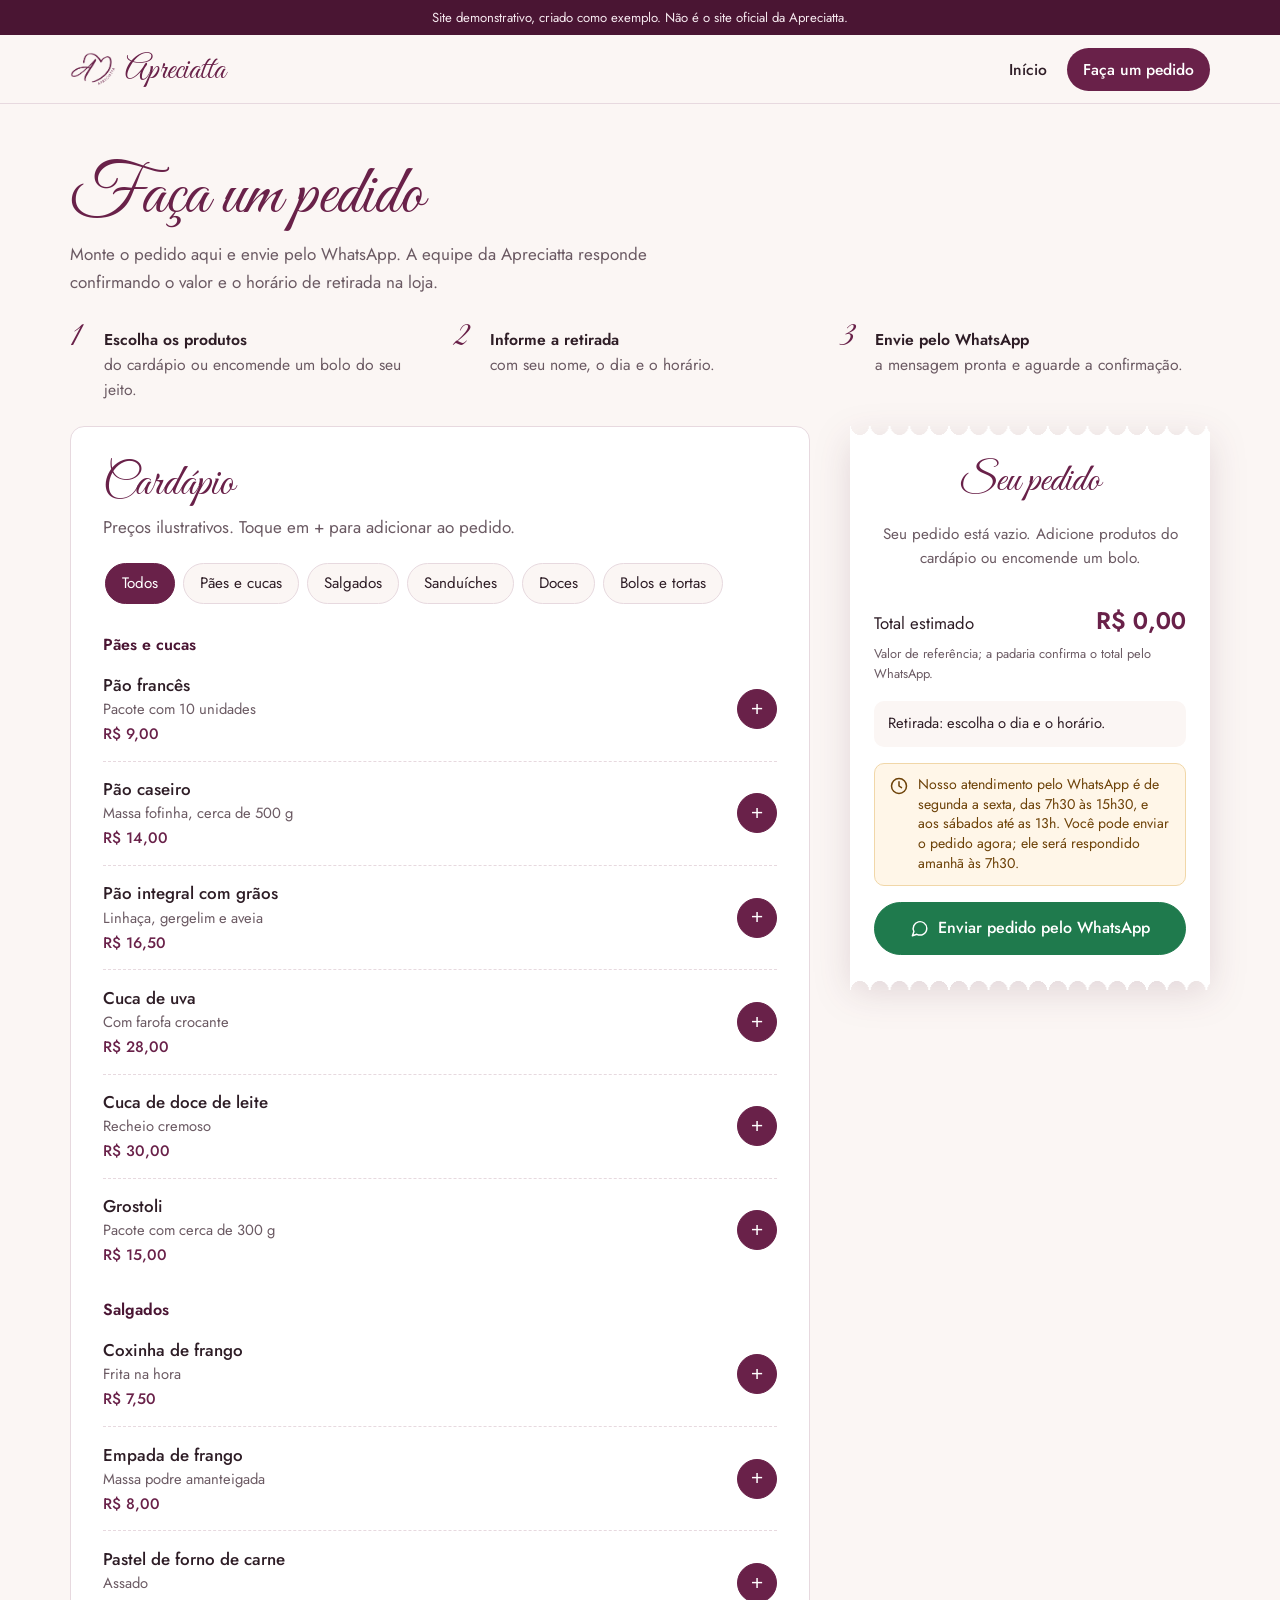
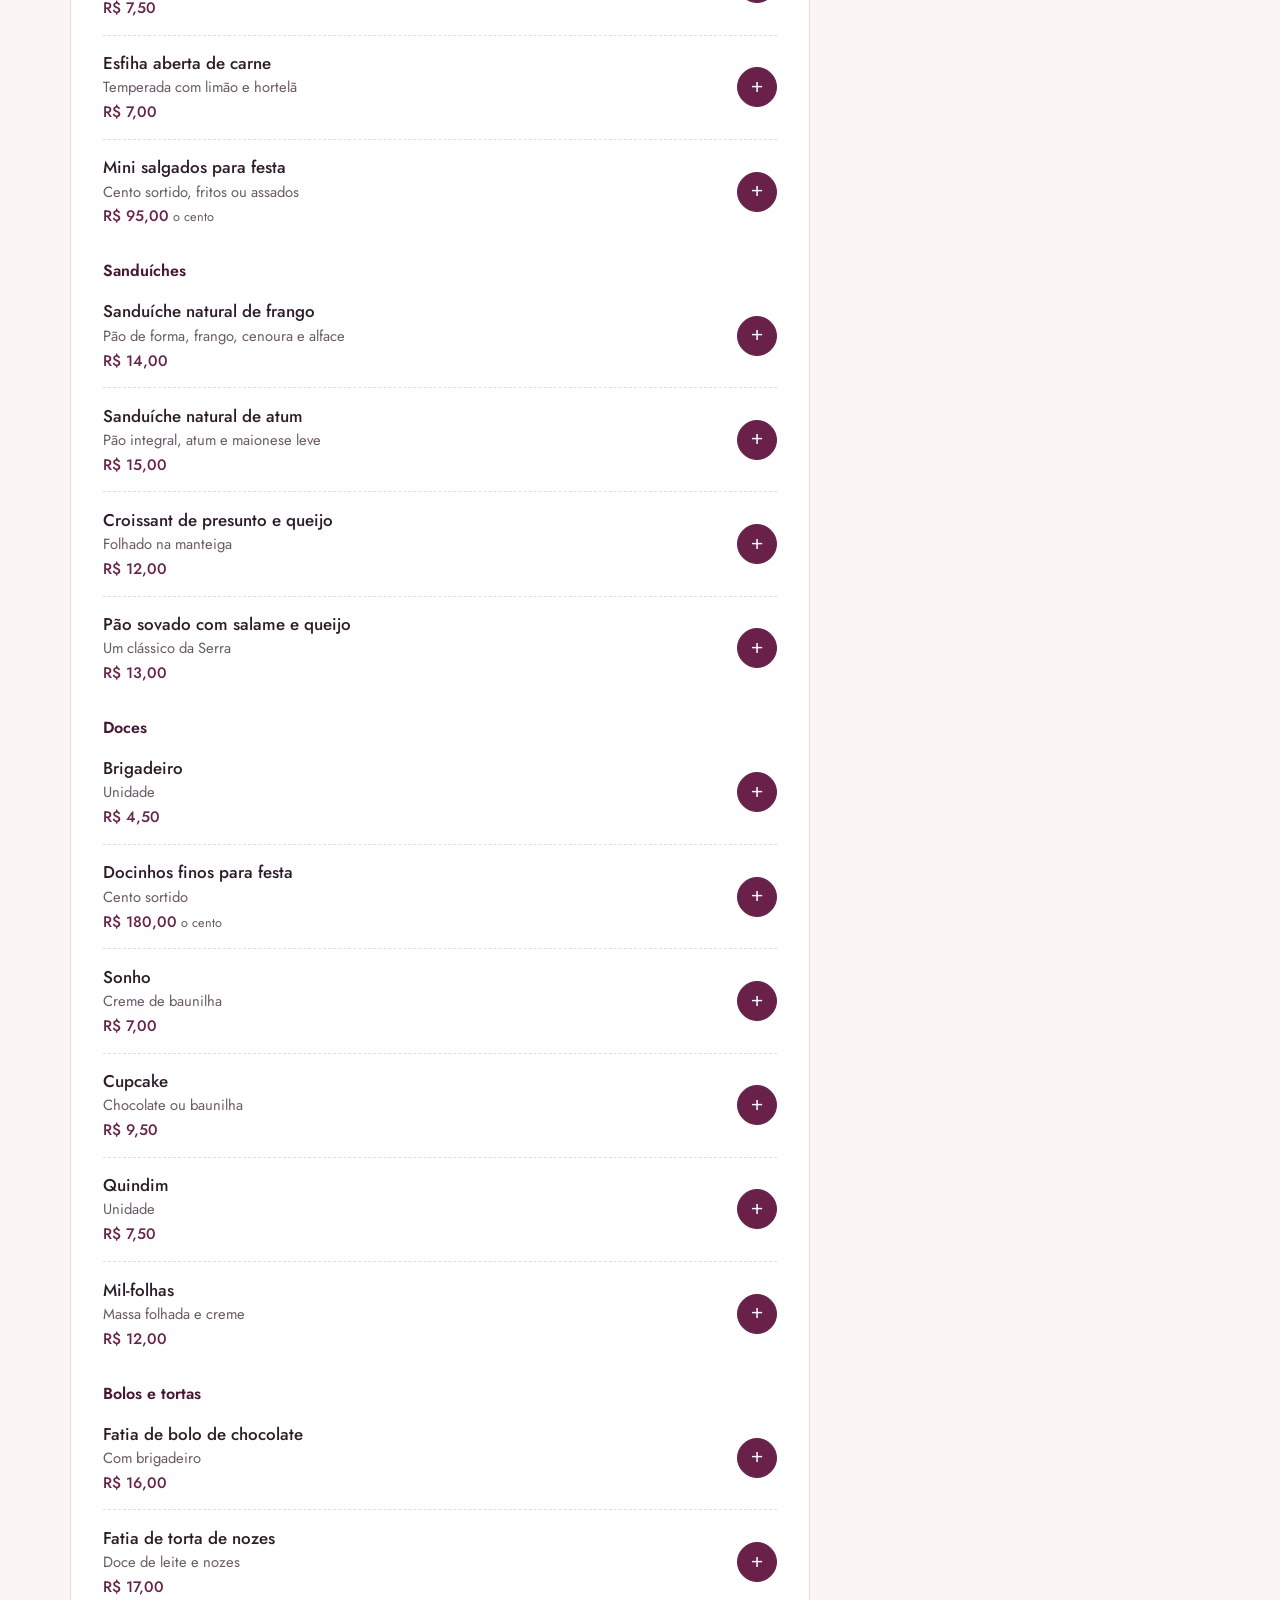
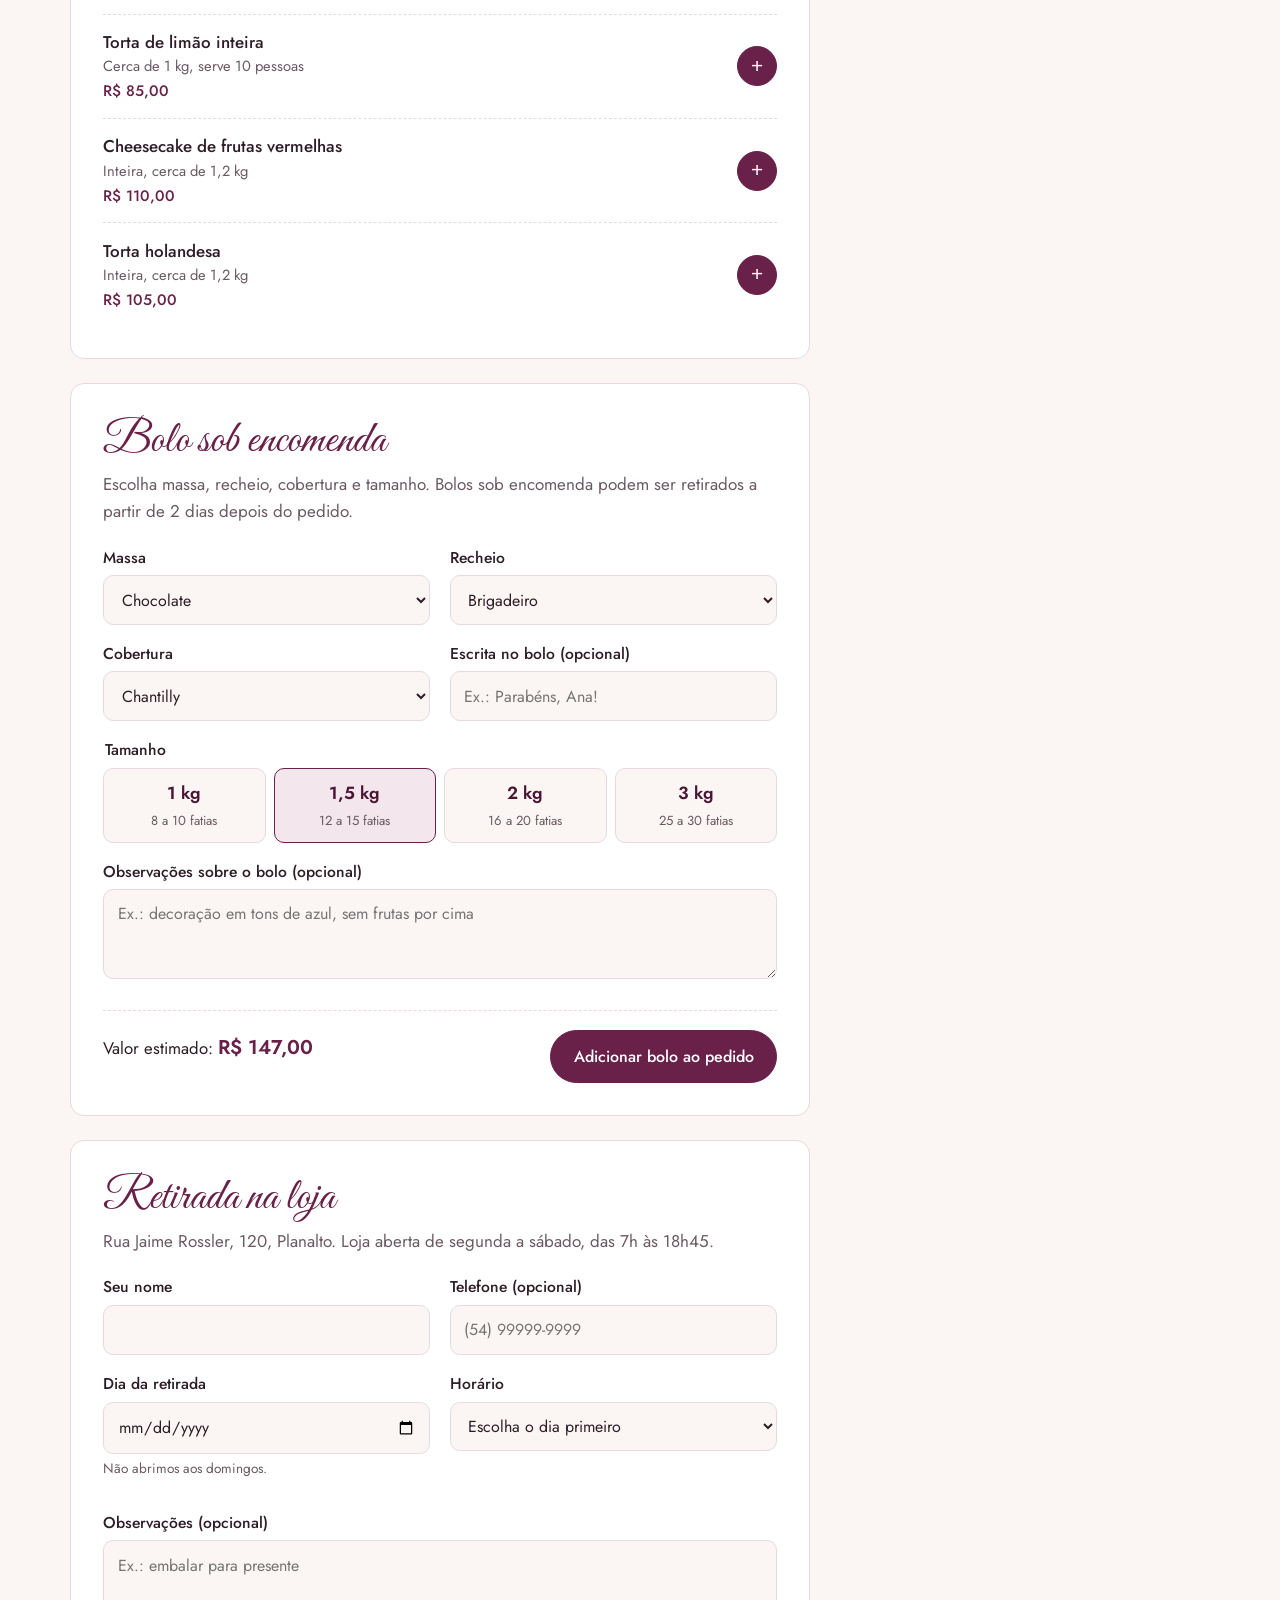
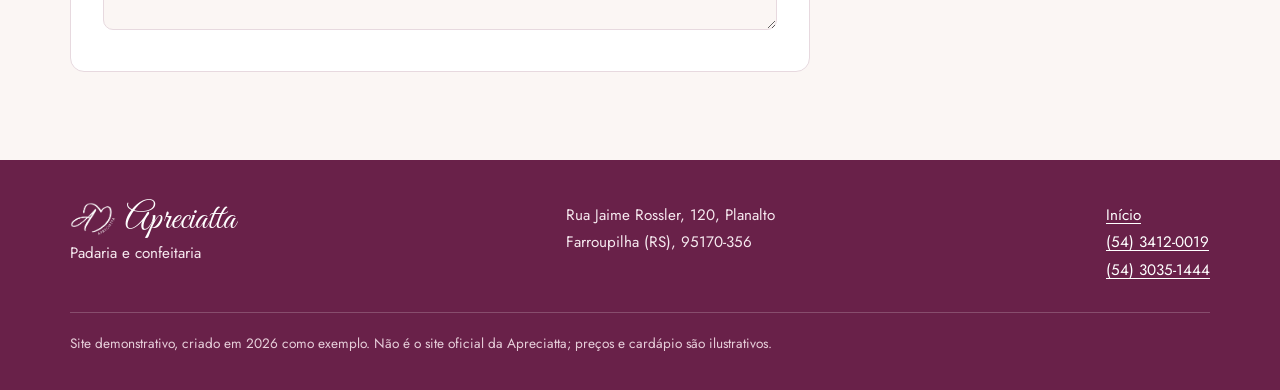
==== pedido.html @ ac873bd8 "Cria site demonstrativo da Apreciatta com abas Início e Faça um pedido Páginas estáticas responsivas" ====
<!DOCTYPE html>
<html lang="pt-BR">
<head>
  <meta charset="utf-8">
  <meta name="viewport" content="width=device-width, initial-scale=1, viewport-fit=cover">
  <title>Faça um pedido · Apreciatta (site demonstrativo)</title>
  <meta name="description" content="Monte seu pedido de pães, doces, salgados e bolos sob encomenda e envie pelo WhatsApp da Apreciatta. Retirada na loja.">
  <meta name="theme-color" content="#692149">
  <link rel="icon" href="favicon.png" type="image/png">
  <link rel="apple-touch-icon" href="img/apple-touch-icon.png">
  <link rel="stylesheet" href="css/estilo.css">
  <script src="js/comum.js" defer></script>
  <script src="js/pedido.js" defer></script>
</head>
<body>
  <a class="pular" href="#conteudo">Pular para o conteúdo</a>

  <div class="aviso-demo" role="note">Site demonstrativo, criado como exemplo. Não é o site oficial da Apreciatta.</div>

  <header class="cabecalho">
    <div class="recipiente">
      <a class="marca" href="./" aria-label="Apreciatta, página inicial">
        <img src="img/logo-bordo.png" alt="" width="425" height="309">
        <span>Apreciatta</span>
      </a>
      <nav aria-label="Principal">
        <ul class="abas">
          <li><a href="./">Início</a></li>
          <li><a href="pedido.html" aria-current="page">Faça um pedido</a></li>
        </ul>
      </nav>
    </div>
  </header>

  <main id="conteudo">
    <section class="pedido-topo">
      <div class="recipiente">
        <h1 class="titulo">Faça um pedido</h1>
        <p class="intro texto-suave">Monte o pedido aqui e envie pelo WhatsApp. A equipe da Apreciatta responde confirmando o valor e o horário de retirada na loja.</p>
        <ol class="passos">
          <li><span><strong>Escolha os produtos</strong>do cardápio ou encomende um bolo do seu jeito.</span></li>
          <li><span><strong>Informe a retirada</strong>com seu nome, o dia e o horário.</span></li>
          <li><span><strong>Envie pelo WhatsApp</strong>a mensagem pronta e aguarde a confirmação.</span></li>
        </ol>
      </div>
    </section>

    <section class="pedido-corpo">
      <div class="recipiente">
        <div>
          <!-- Cardápio -->
          <section class="bloco" id="cardapio" aria-labelledby="titulo-cardapio">
            <h2 id="titulo-cardapio">Cardápio</h2>
            <p class="texto-suave">Preços ilustrativos. Toque em + para adicionar ao pedido.</p>
            <div class="filtros" role="group" aria-label="Filtrar cardápio por categoria" id="filtros"></div>
            <div id="lista-cardapio"></div>
          </section>

          <!-- Bolo sob encomenda -->
          <section class="bloco" id="bolo" aria-labelledby="titulo-bolo">
            <h2 id="titulo-bolo">Bolo sob encomenda</h2>
            <p class="texto-suave">Escolha massa, recheio, cobertura e tamanho. Bolos sob encomenda podem ser retirados a partir de 2 dias depois do pedido.</p>
            <form id="form-bolo" novalidate>
              <div class="campos">
                <div class="campo">
                  <label for="bolo-massa">Massa</label>
                  <select id="bolo-massa" required>
                    <option>Chocolate</option>
                    <option>Baunilha</option>
                    <option>Nozes</option>
                    <option>Red velvet</option>
                    <option>Pão de ló de laranja</option>
                  </select>
                </div>
                <div class="campo">
                  <label for="bolo-recheio">Recheio</label>
                  <select id="bolo-recheio" required>
                    <option>Brigadeiro</option>
                    <option>Doce de leite com nozes</option>
                    <option>Ninho com morango</option>
                    <option>Frutas vermelhas</option>
                    <option>Abacaxi com coco</option>
                    <option>Mousse de maracujá</option>
                  </select>
                </div>
                <div class="campo">
                  <label for="bolo-cobertura">Cobertura</label>
                  <select id="bolo-cobertura" required>
                    <option>Chantilly</option>
                    <option>Ganache de chocolate</option>
                    <option>Chocolate branco</option>
                    <option>Merengue maçaricado</option>
                    <option>Nozes caramelizadas</option>
                  </select>
                </div>
                <div class="campo">
                  <label for="bolo-mensagem">Escrita no bolo (opcional)</label>
                  <input id="bolo-mensagem" type="text" maxlength="40" placeholder="Ex.: Parabéns, Ana!">
                </div>
                <fieldset class="campo inteiro">
                  <legend>Tamanho</legend>
                  <div class="opcoes-tamanho" id="bolo-tamanhos"></div>
                </fieldset>
                <div class="campo inteiro">
                  <label for="bolo-obs">Observações sobre o bolo (opcional)</label>
                  <textarea id="bolo-obs" maxlength="300" placeholder="Ex.: decoração em tons de azul, sem frutas por cima"></textarea>
                </div>
              </div>
              <div class="bolo-rodape">
                <p class="valor" aria-live="polite">Valor estimado: <strong id="bolo-valor">R$ 0,00</strong></p>
                <button type="submit" class="botao">Adicionar bolo ao pedido</button>
              </div>
            </form>
          </section>

          <!-- Retirada -->
          <section class="bloco" id="retirada" aria-labelledby="titulo-retirada">
            <h2 id="titulo-retirada">Retirada na loja</h2>
            <p class="texto-suave">Rua Jaime Rossler, 120, Planalto. Loja aberta de segunda a sábado, das 7h às 18h45.</p>
            <form id="form-retirada" novalidate>
              <div class="campos">
                <div class="campo">
                  <label for="nome">Seu nome</label>
                  <input id="nome" type="text" autocomplete="name" required aria-describedby="erro-nome">
                  <p class="erro" id="erro-nome"></p>
                </div>
                <div class="campo">
                  <label for="telefone">Telefone (opcional)</label>
                  <input id="telefone" type="tel" autocomplete="tel" inputmode="tel" placeholder="(54) 99999-9999">
                </div>
                <div class="campo">
                  <label for="data">Dia da retirada</label>
                  <input id="data" type="date" required aria-describedby="ajuda-data erro-data">
                  <p class="ajuda" id="ajuda-data">Não abrimos aos domingos.</p>
                  <p class="erro" id="erro-data"></p>
                </div>
                <div class="campo">
                  <label for="hora">Horário</label>
                  <select id="hora" required aria-describedby="erro-hora">
                    <option value="">Escolha o dia primeiro</option>
                  </select>
                  <p class="erro" id="erro-hora"></p>
                </div>
                <div class="campo inteiro">
                  <label for="observacoes">Observações (opcional)</label>
                  <textarea id="observacoes" maxlength="400" placeholder="Ex.: embalar para presente"></textarea>
                </div>
              </div>
            </form>
          </section>
        </div>

        <!-- Resumo -->
        <aside class="resumo-coluna" id="resumo" aria-labelledby="titulo-resumo">
          <div class="resumo-sombra">
            <div class="resumo">
              <h2 id="titulo-resumo">Seu pedido</h2>
              <p class="vazio" id="resumo-vazio">Seu pedido está vazio. Adicione produtos do cardápio ou encomende um bolo.</p>
              <ul id="resumo-lista"></ul>
              <div class="total"><span>Total estimado</span><strong id="resumo-total" aria-live="polite">R$ 0,00</strong></div>
              <p class="obs-preco">Valor de referência; a padaria confirma o total pelo WhatsApp.</p>
              <div class="retirada-info" id="resumo-retirada">Retirada: escolha o dia e o horário.</div>
              <div class="aviso-horario" id="aviso-horario" hidden>
                <svg viewBox="0 0 24 24" fill="none" stroke="currentColor" stroke-width="1.8" stroke-linecap="round" stroke-linejoin="round" aria-hidden="true"><circle cx="12" cy="12" r="9"/><path d="M12 7v5l3 2"/></svg>
                <span id="aviso-horario-texto"></span>
              </div>
              <button type="button" class="botao whats" id="enviar">
                <svg viewBox="0 0 24 24" fill="none" stroke="currentColor" stroke-width="1.8" stroke-linecap="round" stroke-linejoin="round" aria-hidden="true"><path d="M21 11.5a8.5 8.5 0 0 1-12.4 7.6L3 21l1.9-5.4A8.5 8.5 0 1 1 21 11.5Z"/></svg>
                Enviar pedido pelo WhatsApp
              </button>
              <p class="erro erro-geral" id="erro-geral" role="alert"></p>
            </div>
          </div>
        </aside>
      </div>
    </section>
  </main>

  <div class="barra-pedido" id="barra-pedido">
    <div class="info"><span id="barra-qtd">0 itens</span><strong id="barra-total">R$ 0,00</strong></div>
    <a href="#resumo">Revisar e enviar</a>
  </div>

  <footer class="rodape">
    <div class="recipiente">
      <div>
        <a class="marca" href="./"><img src="img/logo-branco.png" alt="" width="425" height="309"><span>Apreciatta</span></a>
        <p>Padaria e confeitaria</p>
      </div>
      <div>
        <p>Rua Jaime Rossler, 120, Planalto</p>
        <p>Farroupilha (RS), 95170-356</p>
      </div>
      <div>
        <p><a href="./">Início</a></p>
        <p><a href="tel:+555434120019">(54) 3412-0019</a></p>
        <p><a href="tel:+555430351444">(54) 3035-1444</a></p>
      </div>
      <p class="demo">Site demonstrativo, criado em <span id="ano">2026</span> como exemplo. Não é o site oficial da Apreciatta; preços e cardápio são ilustrativos.</p>
    </div>
  </footer>

  <dialog class="confirmar" id="confirmar" aria-labelledby="confirmar-titulo">
    <h2 id="confirmar-titulo">Fora do horário de atendimento</h2>
    <p id="confirmar-texto"></p>
    <div class="acoes">
      <button type="button" class="botao secundario" data-acao="voltar">Voltar</button>
      <button type="button" class="botao whats" data-acao="enviar">Enviar mesmo assim</button>
    </div>
  </dialog>

  <div class="toast" id="toast" role="status" aria-live="polite"></div>
</body>
</html>
---- css/estilo.css ----
/* Apreciatta — site demonstrativo */
@font-face { font-family: "Great Vibes"; font-weight: 400; font-display: swap; src: url("../fontes/great-vibes-latin-400-normal.woff2") format("woff2"); }
@font-face { font-family: "Jost"; font-weight: 400; font-display: swap; src: url("../fontes/jost-latin-400-normal.woff2") format("woff2"); }
@font-face { font-family: "Jost"; font-weight: 500; font-display: swap; src: url("../fontes/jost-latin-500-normal.woff2") format("woff2"); }
@font-face { font-family: "Jost"; font-weight: 600; font-display: swap; src: url("../fontes/jost-latin-600-normal.woff2") format("woff2"); }

:root {
  --bordo: #692149;
  --bordo-escuro: #4a1533;
  --bordo-claro: #f3e6ec;
  --porcelana: #fbf6f4;
  --branco: #ffffff;
  --tinta: #2e1d26;
  --tinta-suave: #6b5a63;
  --linha: #e7d9df;
  --verde: #2f7a4f;
  --ambar: #9a5b12;

  --script: "Great Vibes", "Brush Script MT", cursive;
  --texto: "Jost", "Segoe UI", system-ui, sans-serif;

  --largura: 1140px;
  --raio: 14px;
  --sombra: 0 10px 30px -18px rgba(74, 21, 51, 0.45);
}

*, *::before, *::after { box-sizing: border-box; }

html { scroll-behavior: smooth; -webkit-text-size-adjust: 100%; }
[id] { scroll-margin-top: 90px; }
@media (prefers-reduced-motion: reduce) {
  html { scroll-behavior: auto; }
  *, *::before, *::after { transition: none !important; animation: none !important; }
}

body {
  margin: 0;
  font-family: var(--texto);
  font-size: 1.0625rem;
  line-height: 1.6;
  color: var(--tinta);
  background: var(--porcelana);
}

img { max-width: 100%; height: auto; display: block; }
a { color: var(--bordo); text-underline-offset: 3px; }
a:hover { color: var(--bordo-escuro); }

:focus-visible {
  outline: 3px solid var(--bordo);
  outline-offset: 3px;
  border-radius: 6px;
}

.pular {
  position: absolute; left: -999px; top: 0;
  background: var(--bordo); color: #fff; padding: .6rem 1rem; z-index: 100;
}
.pular:focus { left: 1rem; top: 1rem; color: #fff; }

.recipiente { width: min(var(--largura), 100% - 2.5rem); margin-inline: auto; }

h1, h2, h3 { line-height: 1.15; margin: 0 0 .5em; }
h1.titulo, h2.titulo {
  font-family: var(--script);
  font-weight: 400;
  font-size: clamp(2.6rem, 6vw, 3.6rem);
  color: var(--bordo);
  line-height: 1.05;
  margin-bottom: .35em;
}
h3 { font-size: 1.2rem; font-weight: 600; }
p { margin: 0 0 1em; }
.texto-suave { color: var(--tinta-suave); }

/* ---------- aviso demonstrativo ---------- */
.aviso-demo {
  background: var(--bordo-escuro);
  color: #f6e9ef;
  font-size: .82rem;
  text-align: center;
  padding: .45rem 1rem;
}

/* ---------- cabeçalho ---------- */
.cabecalho {
  position: sticky; top: 0; z-index: 40;
  background: rgba(251, 246, 244, .94);
  backdrop-filter: saturate(140%) blur(8px);
  -webkit-backdrop-filter: saturate(140%) blur(8px);
  border-bottom: 1px solid var(--linha);
}
.cabecalho .recipiente {
  display: flex; align-items: center; justify-content: space-between;
  gap: 1rem; min-height: 68px;
}
.marca {
  display: flex; align-items: center; gap: .55rem;
  text-decoration: none; color: var(--bordo);
}
.marca img { width: 46px; height: auto; }
.marca span {
  font-family: var(--script); font-size: 2rem; line-height: 1;
  padding-top: .2rem;
}

.abas { display: flex; gap: .25rem; padding: 0; margin: 0; list-style: none; }
.abas a {
  display: block; text-decoration: none; color: var(--tinta);
  font-weight: 500; font-size: .98rem;
  padding: .55rem 1rem; border-radius: 999px;
  white-space: nowrap;
}
.abas a:hover { background: var(--bordo-claro); color: var(--bordo-escuro); }
.abas a[aria-current="page"] { background: var(--bordo); color: #fff; }

@media (max-width: 420px) {
  .marca span { font-size: 1.6rem; }
  .marca img { width: 38px; }
  .abas a { padding: .5rem .75rem; font-size: .92rem; }
}

/* ---------- botões ---------- */
.botao {
  display: inline-flex; align-items: center; justify-content: center; gap: .5rem;
  font: inherit; font-weight: 500; font-size: 1rem;
  padding: .8rem 1.4rem; border-radius: 999px;
  border: 1.5px solid var(--bordo);
  background: var(--bordo); color: #fff;
  text-decoration: none; cursor: pointer;
  transition: background .15s, color .15s;
}
.botao:hover { background: var(--bordo-escuro); border-color: var(--bordo-escuro); color: #fff; }
.botao.secundario { background: transparent; color: var(--bordo); }
.botao.secundario:hover { background: var(--bordo-claro); color: var(--bordo-escuro); }
.botao svg { width: 1.2em; height: 1.2em; flex: none; }
.botao[disabled] { opacity: .5; cursor: not-allowed; }

/* ---------- situação aberta/fechada ---------- */
.situacao {
  display: inline-flex; align-items: center; gap: .5rem;
  font-size: .95rem; color: var(--tinta-suave);
}
.situacao::before {
  content: ""; width: .6rem; height: .6rem; border-radius: 50%;
  background: var(--tinta-suave);
}
.situacao.aberta { color: var(--verde); }
.situacao.aberta::before { background: var(--verde); box-shadow: 0 0 0 4px rgba(47, 122, 79, .15); }
.situacao.fechada { color: var(--ambar); }
.situacao.fechada::before { background: var(--ambar); }

/* ---------- renda de papel (elemento de assinatura) ---------- */
.renda { position: relative; }
.renda::after {
  content: ""; position: absolute; left: 0; right: 0; bottom: -1px; height: 26px;
  background:
    radial-gradient(circle at 50% 100%, var(--porcelana) 10px, transparent 10.5px) 0 100% / 22px 11px repeat-x,
    radial-gradient(circle, var(--porcelana) 2.2px, transparent 2.7px) 0 0 / 22px 14px repeat-x;
  pointer-events: none;
}

/* ---------- capa ---------- */
.capa { padding: clamp(1.5rem, 4vw, 3.5rem) 0 clamp(2.5rem, 5vw, 4.5rem); }
.capa .recipiente {
  display: grid; grid-template-columns: 1fr 1.15fr; gap: clamp(1.5rem, 4vw, 4rem);
  align-items: center;
}
.capa h1 {
  font-family: var(--script); font-weight: 400;
  font-size: clamp(4.2rem, 11vw, 7.5rem);
  color: var(--bordo); line-height: .9; margin: 0;
}
.capa .subtitulo {
  font-size: clamp(1rem, 2vw, 1.15rem); letter-spacing: .18em;
  color: var(--bordo-escuro); margin: .4rem 0 1.4rem .3rem;
}
.capa .chamada { font-size: 1.2rem; max-width: 30ch; margin-bottom: 1.2rem; }
.capa .acoes { display: flex; flex-wrap: wrap; gap: .75rem; margin-top: 1.6rem; }
.capa figure { margin: 0; border-radius: var(--raio) var(--raio) 0 0; overflow: hidden; }
.capa figure img { width: 100%; aspect-ratio: 6 / 5; object-fit: cover; }

@media (max-width: 820px) {
  .capa { padding-top: 0; }
  .capa .recipiente { grid-template-columns: 1fr; width: 100%; }
  .capa figure { order: -1; border-radius: 0; }
  .capa figure img { aspect-ratio: 4 / 3; }
  .capa .texto { width: min(var(--largura), 100% - 2.5rem); margin-inline: auto; }
}

/* ---------- seções ---------- */
.secao { padding: clamp(3rem, 7vw, 5.5rem) 0; }
.secao.branca { background: var(--branco); }
.secao.branca .renda::after,
.secao.branca.renda::after { --porcelana: var(--branco); }

/* história */
.historia .recipiente {
  display: grid; grid-template-columns: .95fr 1.05fr; gap: clamp(1.5rem, 5vw, 4.5rem);
  align-items: center;
}
.historia figure { margin: 0; }
.historia figure img { border-radius: var(--raio); aspect-ratio: 3 / 2; object-fit: cover; box-shadow: var(--sombra); }
.historia figcaption { font-size: .9rem; color: var(--tinta-suave); margin-top: .6rem; }
.historia .texto { max-width: 34rem; }
.assinatura {
  font-family: var(--script); font-size: 2.2rem; color: var(--bordo); margin: .2rem 0 0;
}
@media (max-width: 820px) {
  .historia .recipiente { grid-template-columns: 1fr; }
}

/* vitrine */
.vitrine .recipiente {
  display: grid; grid-template-columns: 1fr 1fr; gap: clamp(1.5rem, 5vw, 4rem); align-items: start;
}
.vitrine .foto img { border-radius: var(--raio); box-shadow: var(--sombra); width: 100%; aspect-ratio: 1; object-fit: cover; }
.categorias { list-style: none; margin: 1.2rem 0 1.8rem; padding: 0; }
.categorias li {
  display: grid; grid-template-columns: 1fr auto; gap: .2rem 1rem;
  padding: 1rem 0; border-bottom: 1px dashed var(--linha);
}
.categorias li:first-child { border-top: 1px dashed var(--linha); }
.categorias h3 { margin: 0; font-size: 1.12rem; color: var(--bordo-escuro); }
.categorias p { grid-column: 1 / -1; margin: 0; color: var(--tinta-suave); font-size: .98rem; }
@media (max-width: 820px) {
  .vitrine .recipiente { grid-template-columns: 1fr; }
}

/* galeria */
.galeria-grade {
  display: grid; gap: .75rem;
  grid-template-columns: repeat(6, 1fr);
  grid-auto-rows: 150px;
}
.galeria-grade button {
  padding: 0; border: 0; background: none; cursor: zoom-in;
  border-radius: 10px; overflow: hidden;
}
.galeria-grade img { width: 100%; height: 100%; object-fit: cover; transition: transform .4s; }
.galeria-grade button:hover img { transform: scale(1.03); }
.galeria-grade .g1 { grid-column: span 3; grid-row: span 2; }
.galeria-grade .g2 { grid-column: span 3; grid-row: span 2; }
.galeria-grade .g3 { grid-column: span 2; grid-row: span 2; }
.galeria-grade .g4 { grid-column: span 2; grid-row: span 2; }
.galeria-grade .g5 { grid-column: span 2; grid-row: span 2; }
@media (max-width: 700px) {
  .galeria-grade {
    display: flex; overflow-x: auto; scroll-snap-type: x mandatory;
    margin-inline: -1.25rem; padding: 0 1.25rem .5rem; gap: .6rem;
  }
  .galeria-grade button { flex: 0 0 78%; height: 300px; scroll-snap-align: center; }
}
.dica-rolar { display: none; font-size: .9rem; color: var(--tinta-suave); margin-top: .4rem; }
@media (max-width: 700px) { .dica-rolar { display: block; } }

dialog.ampliar {
  border: 0; padding: 0; background: transparent; max-width: min(1100px, 94vw); max-height: 92vh;
}
dialog.ampliar::backdrop { background: rgba(46, 29, 38, .85); }
dialog.ampliar img { max-height: 84vh; width: auto; margin: 0 auto; border-radius: 10px; }
dialog.ampliar p { color: #fff; text-align: center; margin: .6rem 0 0; }
dialog.ampliar .fechar {
  position: absolute; top: .5rem; right: .5rem;
  width: 44px; height: 44px; border-radius: 50%; border: 0;
  background: rgba(255, 255, 255, .92); color: var(--bordo-escuro);
  font-size: 1.6rem; line-height: 1; cursor: pointer;
}

/* visite */
.visite .recipiente {
  display: grid; grid-template-columns: 1fr 1.2fr; gap: clamp(1.5rem, 5vw, 4rem);
}
.horarios { width: 100%; border-collapse: collapse; margin: .4rem 0 1.6rem; }
.horarios caption { text-align: left; font-weight: 600; color: var(--bordo-escuro); padding-bottom: .3rem; }
.horarios th, .horarios td { text-align: left; padding: .45rem 0; border-bottom: 1px solid var(--linha); font-weight: 400; }
.horarios td { text-align: right; }
.horarios tr.hoje th, .horarios tr.hoje td { font-weight: 600; color: var(--bordo); }
.contatos { list-style: none; padding: 0; margin: 0 0 1.4rem; display: grid; gap: .6rem; }
.contatos a {
  display: flex; align-items: center; gap: .7rem; text-decoration: none;
  color: var(--tinta); padding: .2rem 0;
}
.contatos a:hover { color: var(--bordo); }
.contatos svg { width: 22px; height: 22px; color: var(--bordo); flex: none; }
.contatos small { color: var(--tinta-suave); display: block; line-height: 1.3; }
.mapa {
  border-radius: var(--raio); overflow: hidden; border: 1px solid var(--linha);
  background: var(--bordo-claro); min-height: 360px; height: 100%;
}
.mapa iframe { width: 100%; height: 100%; min-height: 360px; border: 0; display: block; }
.endereco { font-style: normal; margin-bottom: 1rem; }
@media (max-width: 820px) {
  .visite .recipiente { grid-template-columns: 1fr; }
  .mapa, .mapa iframe { min-height: 300px; }
}

/* ---------- rodapé ---------- */
.rodape {
  background: var(--bordo); color: #f6e9ef; padding: 2.5rem 0 calc(2rem + env(safe-area-inset-bottom));
  font-size: .95rem;
}
.rodape .recipiente { display: flex; flex-wrap: wrap; gap: 1.5rem 3rem; justify-content: space-between; align-items: flex-start; }
.rodape a { color: #fff; }
.rodape .marca { color: #fff; }
.rodape .marca span { font-size: 2.2rem; }
.rodape p { margin: .2rem 0; }
.rodape .demo { flex-basis: 100%; border-top: 1px solid rgba(255,255,255,.2); padding-top: 1.2rem; font-size: .85rem; color: #e7cfda; }

/* ============ página de pedido ============ */
.pedido-topo { padding: clamp(2rem, 5vw, 3.5rem) 0 1.5rem; }
.pedido-topo .titulo { font-size: clamp(3rem, 8vw, 4.4rem); margin-bottom: .1em; }
.pedido-topo .intro { max-width: 60ch; }
.passos {
  list-style: none; padding: 0; margin: 1.5rem 0 0;
  display: grid; grid-template-columns: repeat(3, 1fr); gap: 1rem;
  counter-reset: passo;
}
.passos li {
  counter-increment: passo; display: flex; gap: .75rem; align-items: baseline;
  font-size: .98rem; color: var(--tinta-suave);
}
.passos li::before {
  content: counter(passo); font-family: var(--script); font-size: 2.2rem; color: var(--bordo);
  line-height: 1; flex: none; width: 1.4rem;
}
.passos strong { color: var(--tinta); font-weight: 600; display: block; }
@media (max-width: 700px) { .passos { grid-template-columns: 1fr; gap: .5rem; } }

.pedido-corpo .recipiente {
  display: grid; grid-template-columns: minmax(0, 1fr) 360px; gap: 2.5rem; align-items: start;
  padding-bottom: 4rem;
}
@media (max-width: 960px) {
  .pedido-corpo .recipiente { grid-template-columns: minmax(0, 1fr); }
}

.pedido-corpo .recipiente > * { min-width: 0; }
.bloco {
  background: var(--branco); border: 1px solid var(--linha); border-radius: var(--raio);
  padding: clamp(1.2rem, 3vw, 2rem); margin-bottom: 1.5rem;
}
.bloco > h2 {
  font-family: var(--script); font-weight: 400; color: var(--bordo);
  font-size: clamp(2.2rem, 5vw, 2.8rem); margin-bottom: .2rem;
}
.bloco > .texto-suave { margin-bottom: 1.2rem; }

/* filtros do cardápio */
.filtros {
  display: flex; gap: .5rem; overflow-x: auto; padding: .2rem .1rem .8rem;
  margin: 0 0 .5rem; scrollbar-width: thin;
}
.filtros button {
  font: inherit; font-size: .95rem; white-space: nowrap; cursor: pointer;
  padding: .45rem 1rem; border-radius: 999px;
  border: 1px solid var(--linha); background: var(--porcelana); color: var(--tinta);
}
.filtros button:hover { border-color: var(--bordo); }
.filtros button[aria-pressed="true"] { background: var(--bordo); border-color: var(--bordo); color: #fff; }

.cardapio-grupo h3 {
  font-size: 1rem; color: var(--bordo-escuro); margin: 1.2rem 0 .2rem; font-weight: 600;
}
.cardapio-grupo[hidden] { display: none; }
.item {
  display: grid; grid-template-columns: 1fr auto; gap: .2rem 1rem; align-items: center;
  padding: .9rem 0; border-bottom: 1px dashed var(--linha);
}
.item:last-child { border-bottom: 0; }
.item .nome { font-weight: 500; }
.item .desc { font-size: .92rem; color: var(--tinta-suave); line-height: 1.4; }
.item .preco { font-size: .95rem; color: var(--bordo); font-weight: 500; margin-top: .15rem; }
.item .preco small { color: var(--tinta-suave); font-weight: 400; }

.quantidade { display: inline-flex; align-items: center; gap: .2rem; }
.quantidade button {
  width: 40px; height: 40px; border-radius: 50%;
  border: 1.5px solid var(--bordo); background: var(--branco); color: var(--bordo);
  font-size: 1.3rem; line-height: 1; cursor: pointer; display: grid; place-items: center;
}
.quantidade button:hover { background: var(--bordo-claro); }
.quantidade button.mais { background: var(--bordo); color: #fff; }
.quantidade button.mais:hover { background: var(--bordo-escuro); }
.quantidade output { min-width: 1.8rem; text-align: center; font-weight: 600; font-variant-numeric: tabular-nums; }
.quantidade[data-zero] .menos, .quantidade[data-zero] output { visibility: hidden; }

/* formulários */
.campos { display: grid; grid-template-columns: 1fr 1fr; gap: 1rem 1.2rem; }
.campos .inteiro { grid-column: 1 / -1; }
@media (max-width: 560px) { .campos { grid-template-columns: 1fr; } }
.campo label, .campo legend { display: block; font-weight: 500; margin-bottom: .35rem; font-size: .98rem; }
.campo .ajuda { font-size: .85rem; color: var(--tinta-suave); margin-top: .3rem; }
.campo input, .campo select, .campo textarea {
  width: 100%; font: inherit; font-size: 1rem; color: var(--tinta);
  padding: .7rem .85rem; border-radius: 10px;
  border: 1.5px solid var(--linha); background: var(--porcelana);
  min-height: 48px;
}
.campo textarea { min-height: 90px; resize: vertical; }
.campo input:focus, .campo select:focus, .campo textarea:focus {
  outline: none; border-color: var(--bordo); background: #fff;
  box-shadow: 0 0 0 3px rgba(105, 33, 73, .15);
}
.campo [aria-invalid="true"] { border-color: #b3261e; }
.erro { color: #b3261e; font-size: .88rem; margin-top: .3rem; }
.erro:empty { display: none; }
fieldset.campo { border: 0; padding: 0; margin: 0; min-width: 0; }

.opcoes-tamanho { position: relative; display: grid; grid-template-columns: repeat(4, 1fr); gap: .5rem; }
@media (max-width: 560px) { .opcoes-tamanho { grid-template-columns: repeat(2, 1fr); } }
.opcoes-tamanho label {
  display: block; margin: 0; cursor: pointer; text-align: center;
  border: 1.5px solid var(--linha); border-radius: 10px; padding: .6rem .4rem;
  background: var(--porcelana); font-weight: 400;
}
.campo .opcoes-tamanho input { position: absolute; width: 1px; height: 1px; min-height: 0; padding: 0; margin: 0; opacity: 0; pointer-events: none; }
.opcoes-tamanho strong { display: block; font-size: 1.1rem; color: var(--bordo-escuro); }
.opcoes-tamanho span { font-size: .82rem; color: var(--tinta-suave); }
.opcoes-tamanho input:checked + label { border-color: var(--bordo); background: var(--bordo-claro); }
.opcoes-tamanho input:focus-visible + label { outline: 3px solid var(--bordo); outline-offset: 2px; }

.bolo-rodape {
  display: flex; flex-wrap: wrap; align-items: center; justify-content: space-between; gap: 1rem;
  margin-top: 1.4rem; padding-top: 1.2rem; border-top: 1px dashed var(--linha);
}
.bolo-rodape .valor { font-size: 1.05rem; }
.bolo-rodape .valor strong { color: var(--bordo); font-size: 1.25rem; }

/* resumo (papel rendado) */
.resumo-coluna { position: sticky; top: 88px; }
@media (max-width: 960px) { .resumo-coluna { position: static; } }
.resumo {
  background: var(--branco);
  padding: 2rem 1.5rem 2.2rem;
  --r: 9px;
  -webkit-mask:
    radial-gradient(circle var(--r) at 50% 0, #0000 98%, #000) 0 0 / calc(var(--r) * 2.2) 51% repeat-x,
    radial-gradient(circle var(--r) at 50% 100%, #0000 98%, #000) 0 100% / calc(var(--r) * 2.2) 51% repeat-x;
          mask:
    radial-gradient(circle var(--r) at 50% 0, #0000 98%, #000) 0 0 / calc(var(--r) * 2.2) 51% repeat-x,
    radial-gradient(circle var(--r) at 50% 100%, #0000 98%, #000) 0 100% / calc(var(--r) * 2.2) 51% repeat-x;
}
.resumo-sombra { filter: drop-shadow(0 8px 18px rgba(74, 21, 51, .14)); }
.resumo h2 {
  font-family: var(--script); font-weight: 400; color: var(--bordo);
  font-size: 2.5rem; text-align: center; margin: 0 0 .6rem;
}
.resumo .vazio { text-align: center; color: var(--tinta-suave); font-size: .95rem; padding: .5rem 0 1rem; }
.resumo ul { list-style: none; margin: 0; padding: 0; }
.resumo li {
  display: grid; grid-template-columns: 1fr auto; gap: .1rem .8rem;
  padding: .55rem 0; border-bottom: 1px dotted var(--linha); font-size: .95rem;
}
.resumo li .det { grid-column: 1 / -1; font-size: .84rem; color: var(--tinta-suave); line-height: 1.35; }
.resumo li .remover {
  grid-column: 1 / -1; justify-self: start; font: inherit; font-size: .84rem;
  background: none; border: 0; color: var(--bordo); text-decoration: underline; padding: .2rem 0; cursor: pointer;
}
.resumo .total {
  display: flex; justify-content: space-between; align-items: baseline;
  margin: 1rem 0 .2rem; font-size: 1.05rem;
}
.resumo .total strong { font-size: 1.5rem; color: var(--bordo); font-variant-numeric: tabular-nums; }
.resumo .obs-preco { font-size: .8rem; color: var(--tinta-suave); margin: 0 0 1rem; }
.resumo .retirada-info { font-size: .92rem; background: var(--porcelana); border-radius: 10px; padding: .7rem .85rem; margin-bottom: 1rem; }
.resumo .botao { width: 100%; }
.resumo .erro-geral { margin: .8rem 0 0; text-align: center; }
.botao.whats { background: #1f7a4d; border-color: #1f7a4d; }
.botao.whats:hover { background: #17603c; border-color: #17603c; }

.aviso-horario {
  display: flex; gap: .6rem; align-items: flex-start;
  background: #fff6e8; border: 1px solid #f1d7a8; color: #6d4208;
  border-radius: 10px; padding: .7rem .85rem; font-size: .88rem; line-height: 1.4; margin-bottom: 1rem;
}
.aviso-horario[hidden] { display: none; }
.aviso-horario svg { width: 20px; height: 20px; flex: none; margin-top: .05rem; }

/* barra inferior móvel */
.barra-pedido {
  position: fixed; left: 0; right: 0; bottom: 0; z-index: 50;
  background: var(--bordo); color: #fff;
  padding: .7rem 1.1rem calc(.7rem + env(safe-area-inset-bottom));
  display: none; align-items: center; justify-content: space-between; gap: 1rem;
  box-shadow: 0 -8px 24px -12px rgba(46, 29, 38, .5);
}
.barra-pedido .info { line-height: 1.25; font-size: .9rem; }
.barra-pedido .info strong { display: block; font-size: 1.15rem; font-variant-numeric: tabular-nums; }
.barra-pedido a {
  background: #fff; color: var(--bordo); text-decoration: none; font-weight: 600;
  padding: .65rem 1.1rem; border-radius: 999px; white-space: nowrap;
}
@media (max-width: 960px) {
  .barra-pedido.visivel { display: flex; }
  .barra-pedido.visivel.oculta { display: none; }
  body.com-barra .rodape { padding-bottom: calc(6rem + env(safe-area-inset-bottom)); }
}

/* diálogo de confirmação */
dialog.confirmar {
  border: 0; border-radius: var(--raio); padding: 1.6rem; max-width: 26rem; width: calc(100% - 2rem);
  color: var(--tinta); box-shadow: var(--sombra);
}
dialog.confirmar::backdrop { background: rgba(46, 29, 38, .55); }
dialog.confirmar h2 { font-size: 1.25rem; color: var(--bordo-escuro); }
dialog.confirmar .acoes { display: flex; flex-wrap: wrap; gap: .6rem; justify-content: flex-end; margin-top: 1.2rem; }

.toast {
  position: fixed; left: 50%; bottom: 5.5rem; transform: translate(-50%, 20px);
  background: var(--tinta); color: #fff; padding: .65rem 1.1rem; border-radius: 999px;
  font-size: .92rem; opacity: 0; pointer-events: none; transition: opacity .2s, transform .2s; z-index: 60;
  max-width: calc(100% - 2rem); text-align: center;
}
.toast.mostrar { opacity: 1; transform: translate(-50%, 0); }
@media (min-width: 961px) { .toast { bottom: 2rem; } }

.sr { position: absolute; width: 1px; height: 1px; overflow: hidden; clip: rect(0 0 0 0); white-space: nowrap; }
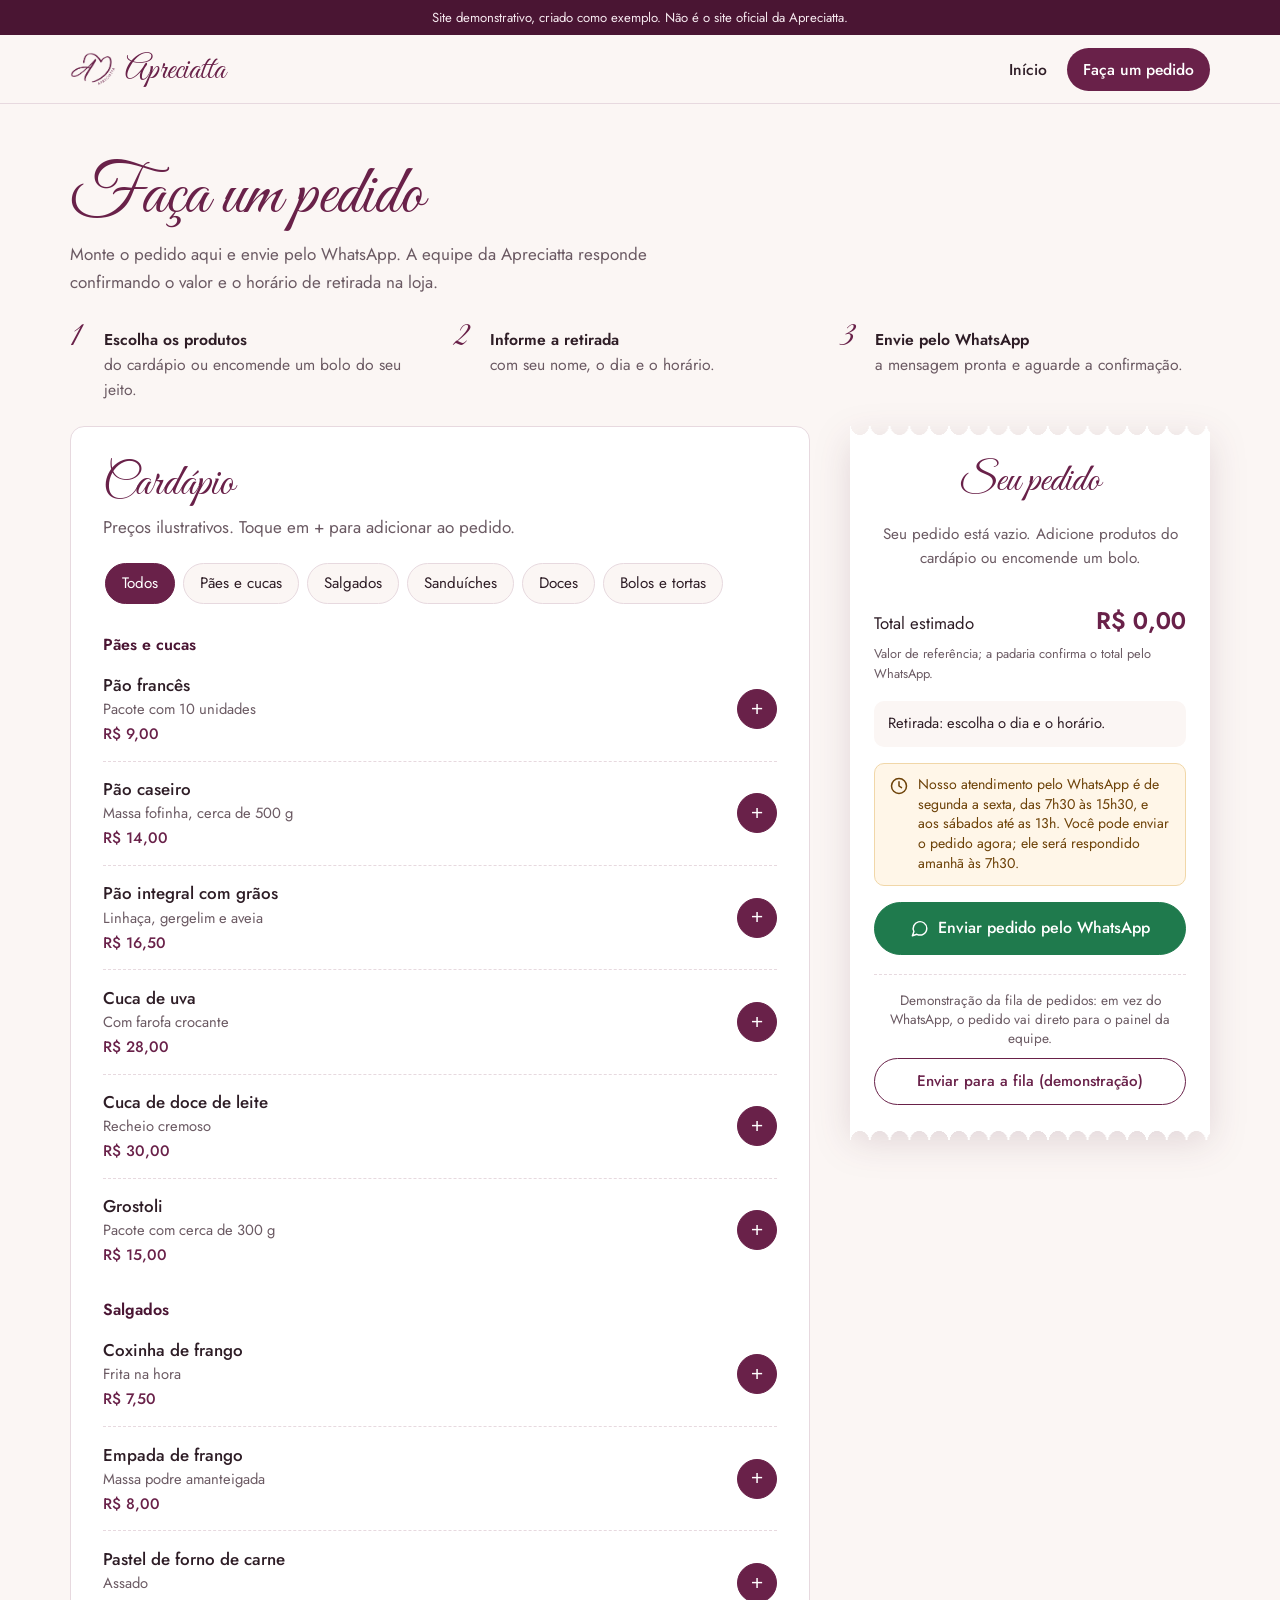
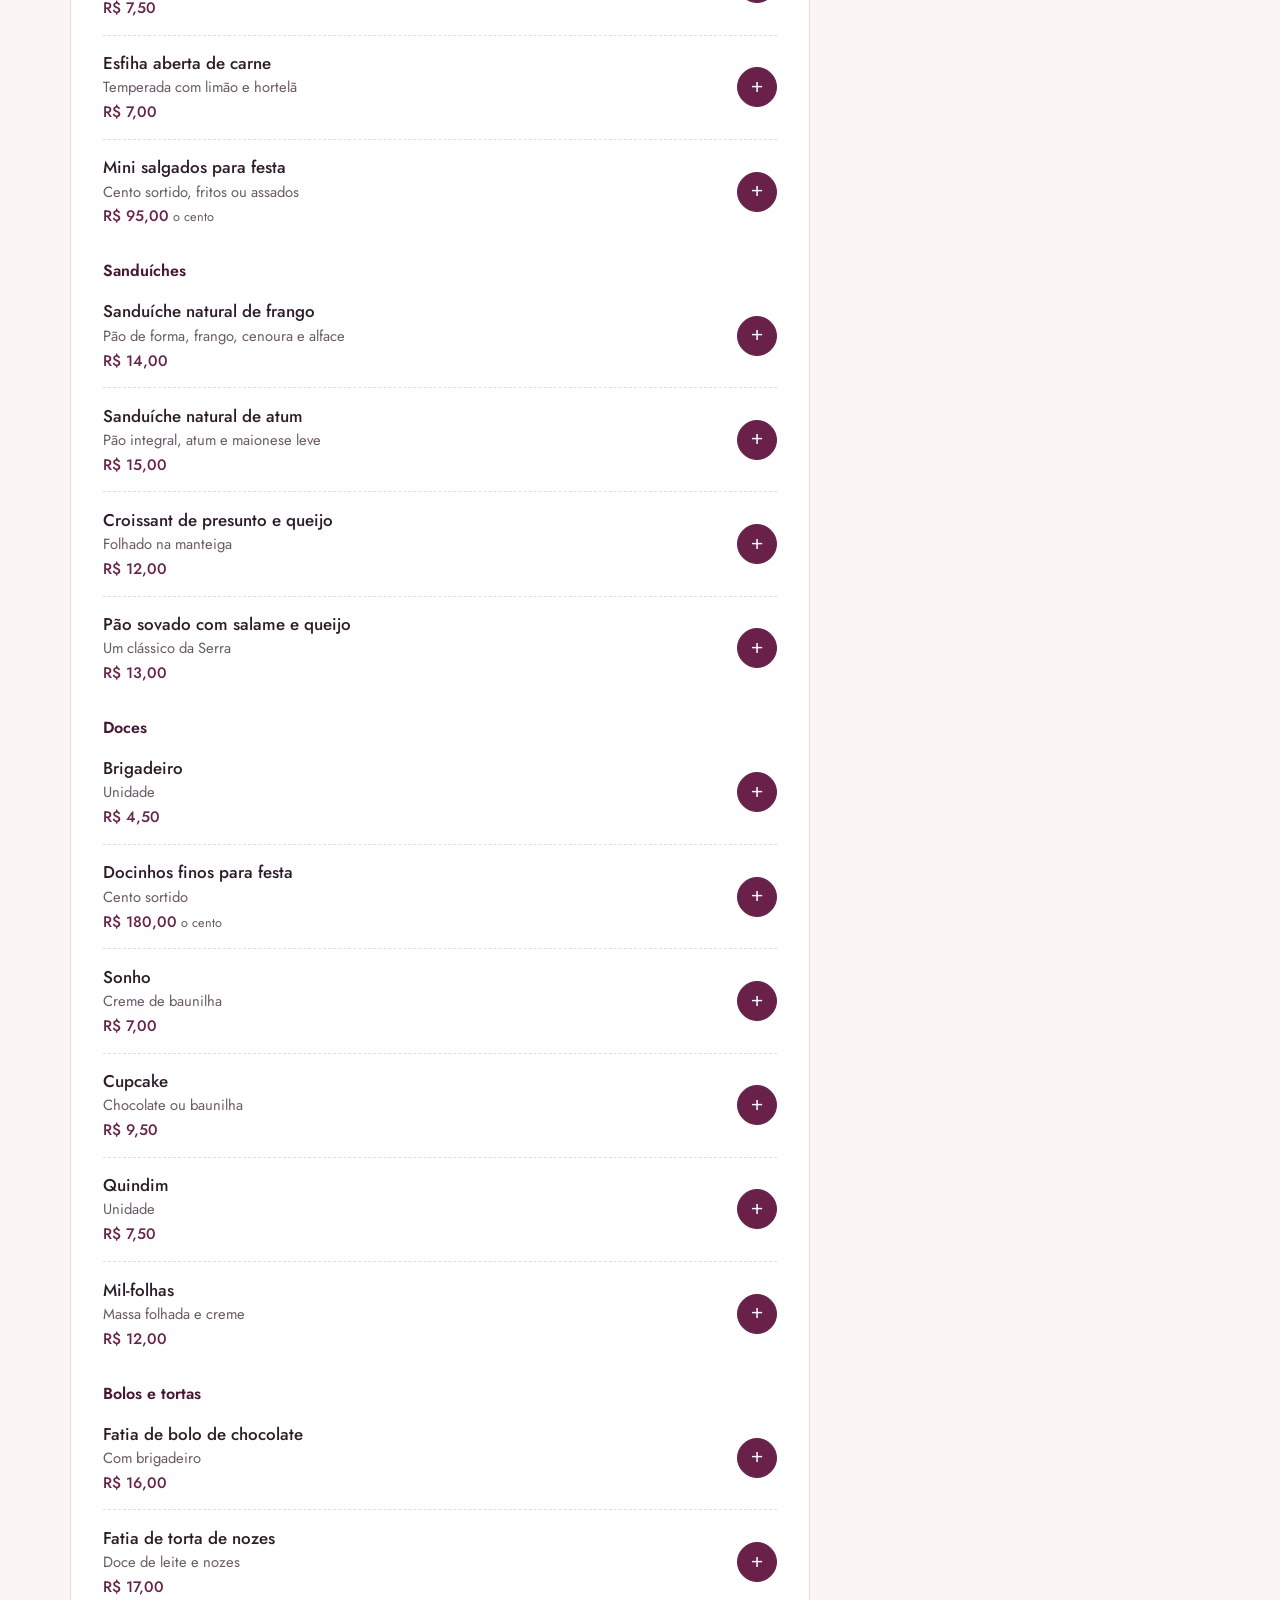
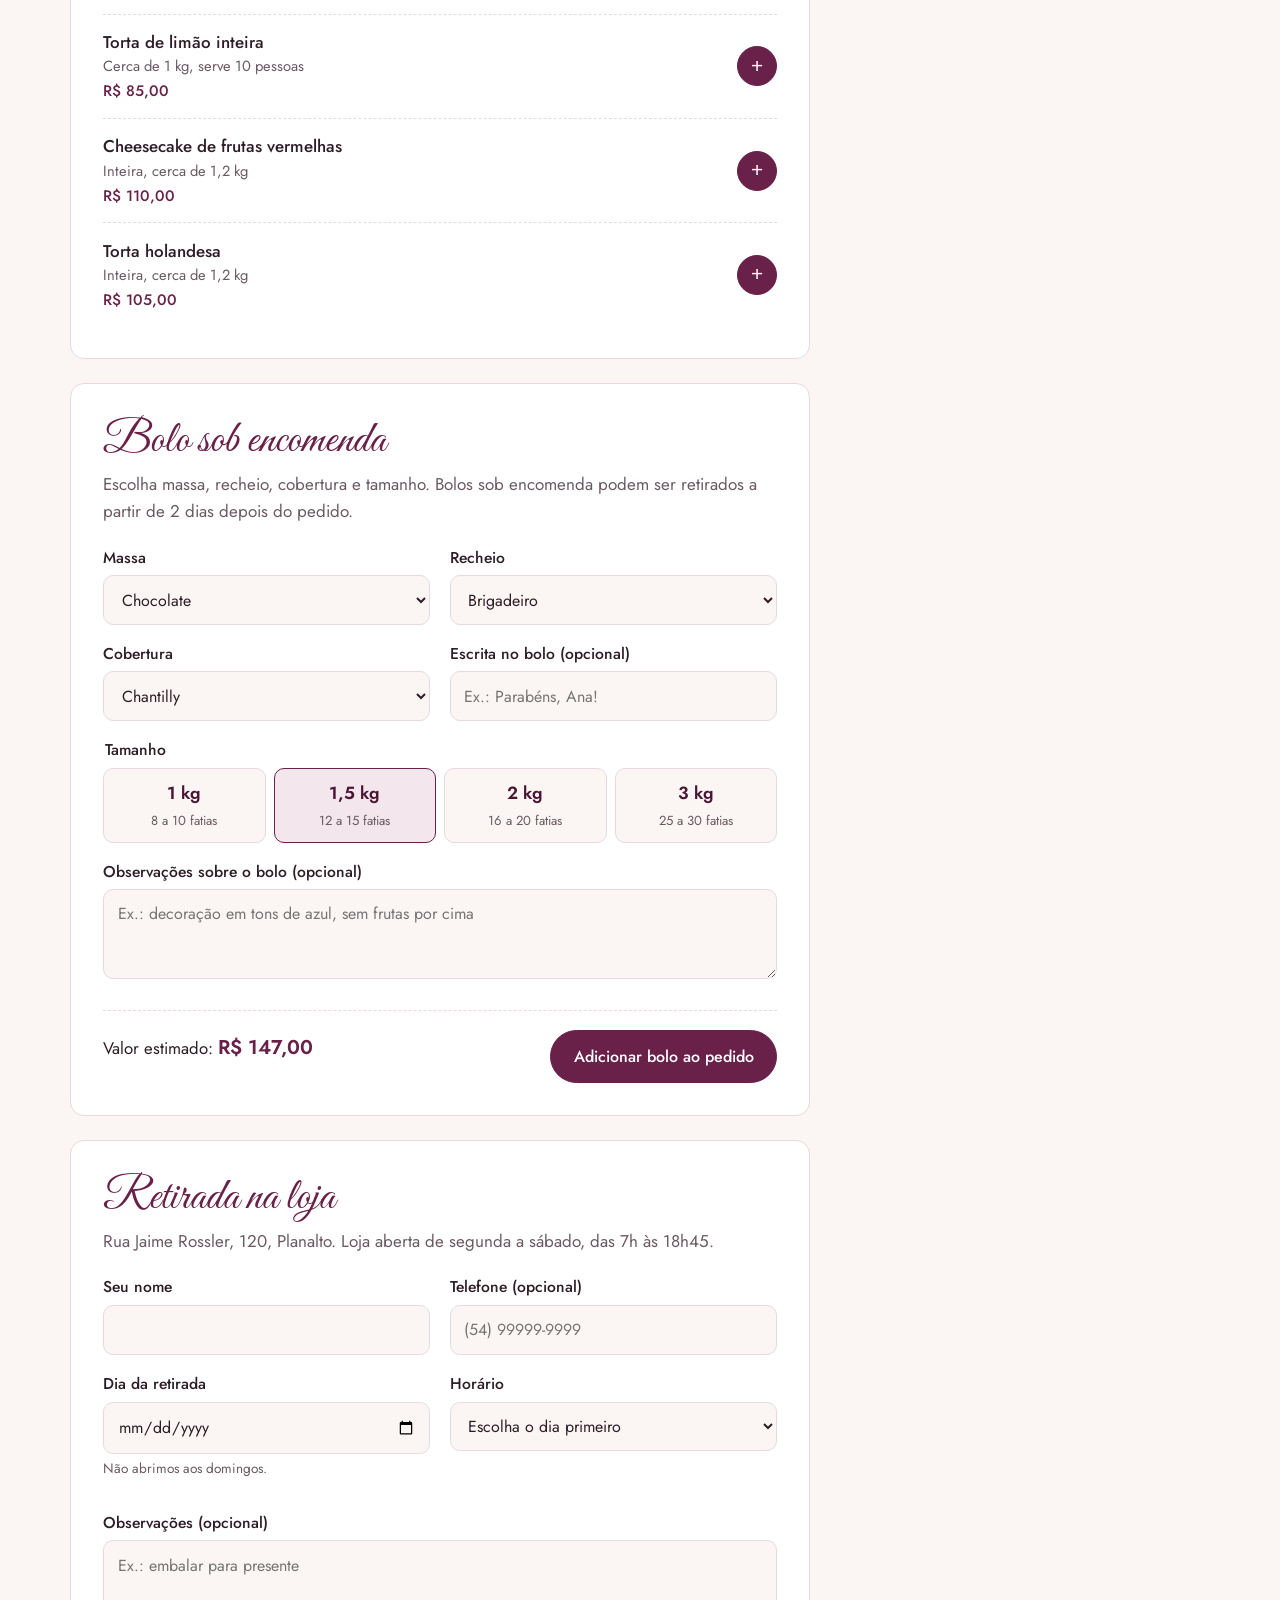
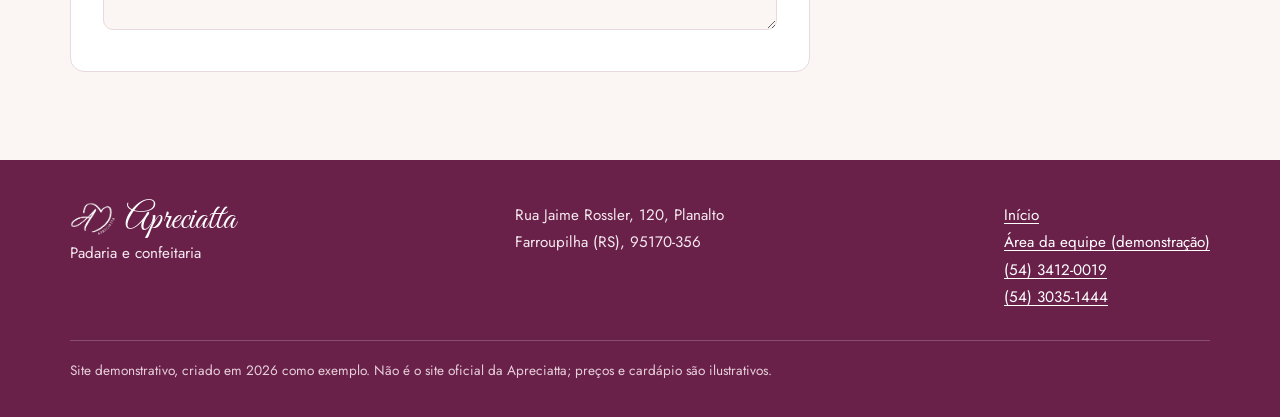
==== commit b84b7eae: "Adiciona protótipo da fila de pedidos para a equipe da padaria Painel com entrada simulada (na versã" ====
--- a/pedido.html
+++ b/pedido.html
@@ -10,6 +10,7 @@
   <link rel="apple-touch-icon" href="img/apple-touch-icon.png">
   <link rel="stylesheet" href="css/estilo.css">
   <script src="js/comum.js" defer></script>
+  <script src="js/fila-dados.js" defer></script>
   <script src="js/pedido.js" defer></script>
 </head>
 <body>
@@ -126,7 +127,8 @@
                 </div>
                 <div class="campo">
                   <label for="telefone">Telefone (opcional)</label>
-                  <input id="telefone" type="tel" autocomplete="tel" inputmode="tel" placeholder="(54) 99999-9999">
+                  <input id="telefone" type="tel" autocomplete="tel" inputmode="tel" placeholder="(54) 99999-9999" aria-describedby="erro-telefone">
+                  <p class="erro" id="erro-telefone"></p>
                 </div>
                 <div class="campo">
                   <label for="data">Dia da retirada</label>
@@ -169,6 +171,10 @@
                 Enviar pedido pelo WhatsApp
               </button>
               <p class="erro erro-geral" id="erro-geral" role="alert"></p>
+              <div class="demo-fila">
+                <p>Demonstração da fila de pedidos: em vez do WhatsApp, o pedido vai direto para o painel da equipe.</p>
+                <button type="button" class="botao secundario" id="enviar-fila">Enviar para a fila (demonstração)</button>
+              </div>
             </div>
           </div>
         </aside>
@@ -193,6 +199,7 @@
       </div>
       <div>
         <p><a href="./">Início</a></p>
+        <p><a href="fila.html">Área da equipe (demonstração)</a></p>
         <p><a href="tel:+555434120019">(54) 3412-0019</a></p>
         <p><a href="tel:+555430351444">(54) 3035-1444</a></p>
       </div>
@@ -209,6 +216,16 @@
     </div>
   </dialog>
 
+  <dialog class="confirmar" id="enviado-fila" aria-labelledby="enviado-fila-titulo">
+    <h2 id="enviado-fila-titulo">Pedido <span id="fila-numero"></span> enviado para a fila</h2>
+    <p>Na versão real, o pedido chegaria ao painel da padaria, que só os funcionários acessam com login, e a equipe avisaria você pelo WhatsApp quando ele estivesse pronto.</p>
+    <p class="texto-suave">Nesta demonstração, você pode abrir o painel como se fosse um funcionário. Ele usa apenas dados guardados neste navegador.</p>
+    <div class="acoes">
+      <button type="button" class="botao secundario" data-acao="fechar">Fechar</button>
+      <a class="botao" id="fila-ver" href="fila.html">Ver a fila como funcionário</a>
+    </div>
+  </dialog>
+
   <div class="toast" id="toast" role="status" aria-live="polite"></div>
 </body>
 </html>
--- a/css/estilo.css
+++ b/css/estilo.css
@@ -469,6 +469,13 @@
 .botao.whats { background: #1f7a4d; border-color: #1f7a4d; }
 .botao.whats:hover { background: #17603c; border-color: #17603c; }
 
+.demo-fila {
+  margin-top: 1.2rem; padding-top: 1rem; border-top: 1px dashed var(--linha);
+  font-size: .85rem; color: var(--tinta-suave); text-align: center;
+}
+.demo-fila p { margin-bottom: .6rem; line-height: 1.4; }
+.demo-fila .botao { width: 100%; font-size: .95rem; padding: .65rem 1rem; }
+
 .aviso-horario {
   display: flex; gap: .6rem; align-items: flex-start;
   background: #fff6e8; border: 1px solid #f1d7a8; color: #6d4208;
